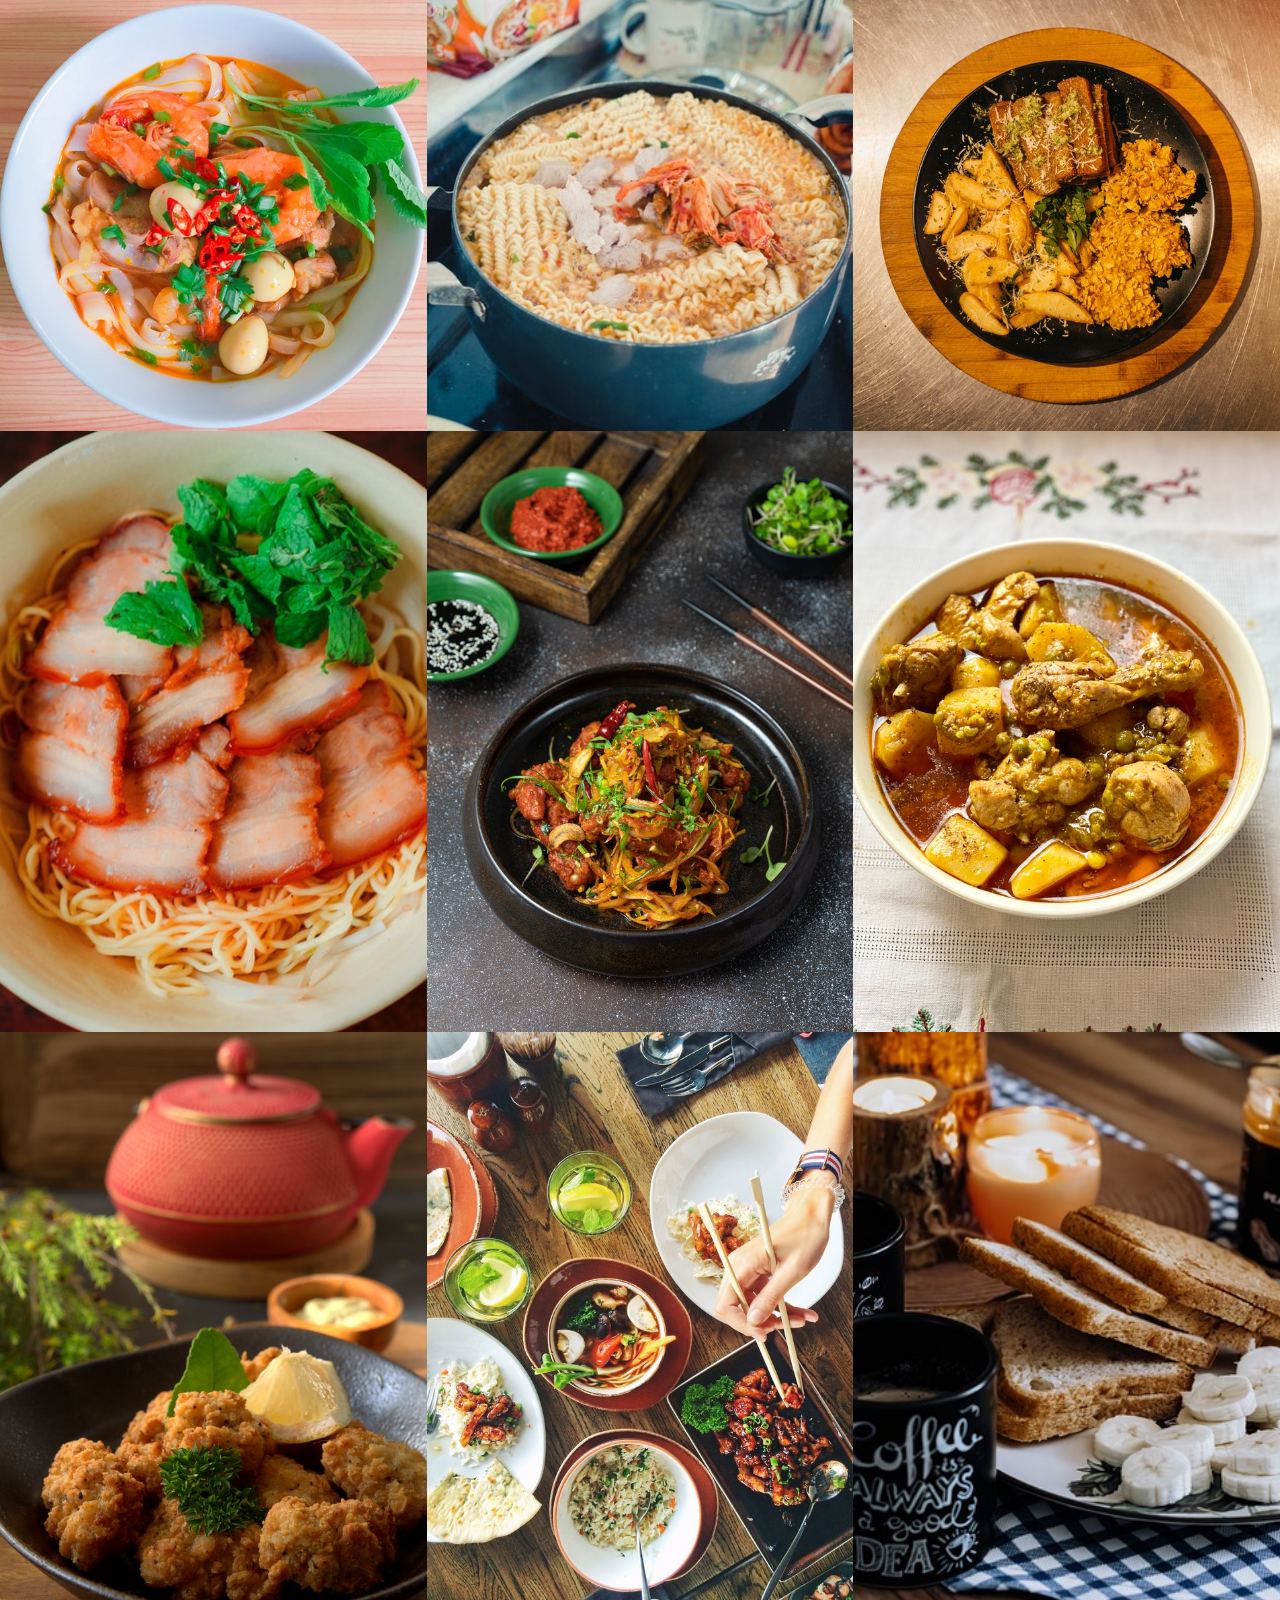
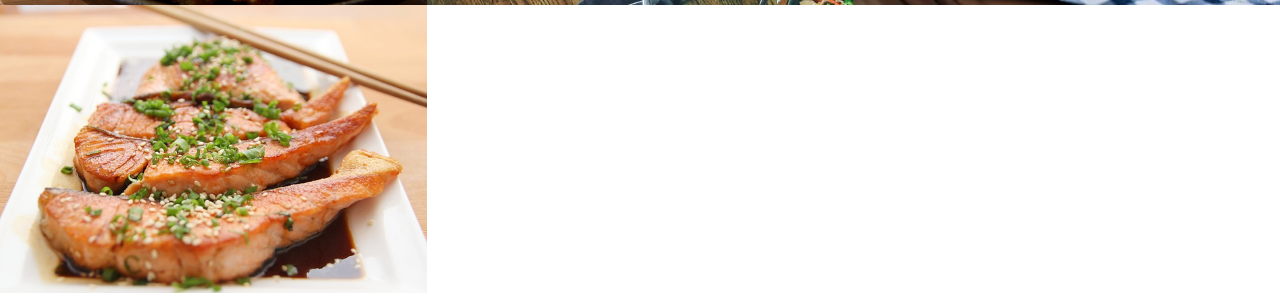
==== AS4/AS4 68049469.Html @ d8d754d2 "Add files via upload" ====
<!DOCTYPE html>
<html lang="en">
<head>
    <meta charset="UTF-8">
    <meta name="viewport" content="width=device-width, initial-scale=1.0">
    <link rel="stylesheet" href="AS4.css">
    <title>image Caroysel popup</title>
    </head>
<body>
    <section class="gallery">
        <div class="img-container">
            <img src="foods-images/small/s_1.jpg" alt="1">
        </div>
        <div class="img-container">
            <img src="foods-images/small/s_2.jpg" alt="2">
        </div>
        <div class="img-container">
            <img src="foods-images/small/s_3.jpg" alt="3">
        </div>
        <div class="img-container">
            <img src="foods-images/small/s_4.jpg" alt="4">
        </div>
        <div class="img-container">
            <img src="foods-images/small/s_5.jpg" alt="5">
        </div>
        <div class="img-container">
            <img src="foods-images/small/s_6.jpg" alt="6">
        </div>
        <div class="img-container">
            <img src="foods-images/small/s_7.jpg" alt="7">
        </div>
        <div class="img-container">
            <img src="foods-images/small/s_8.jpg" alt="8">
        </div>
        <div class="img-container">
            <img src="foods-images/small/s_9.jpg" alt="9">
        </div>
        <div class="img-container">
            <img src="foods-images/small/s_10.jpg" alt="10">
        </div>
    </section>
      <div class="modal">
        <img class="full-image">
      </div>
      <script src="L4app.js"></script>
</body>
---- AS4/AS4.css ----
*{
    box-sizing: border-box;
    padding: 0;
    margin: 0;
}
   
.gallery{
    display: grid;
    grid-template-columns: repeat(auto-fit,minmax(350px,1fr));
}

.img-container img{
    width: 100%;
    height: 100%;
    object-fit: cover;
    cursor: pointer;
}

.modal{
    background: rgba(0, 0, 0 , 0.5);
    position: fixed;
    left: 0;
    top: 0;
    width: 100%;
    height: 100%;
    pointer-events: none;
    opacity: 0;
    transition: all 0.3s ease-in-out;
}
.full-image{
    position: absolute;
    height: 85%;
    top: 50%;
    left: 50%;
    transform: translate(-50%,-50%);
    transition: all 0.3s ease-in-out;
}

.modal.open{
    opacity: 1;
    pointer-events: all;
}
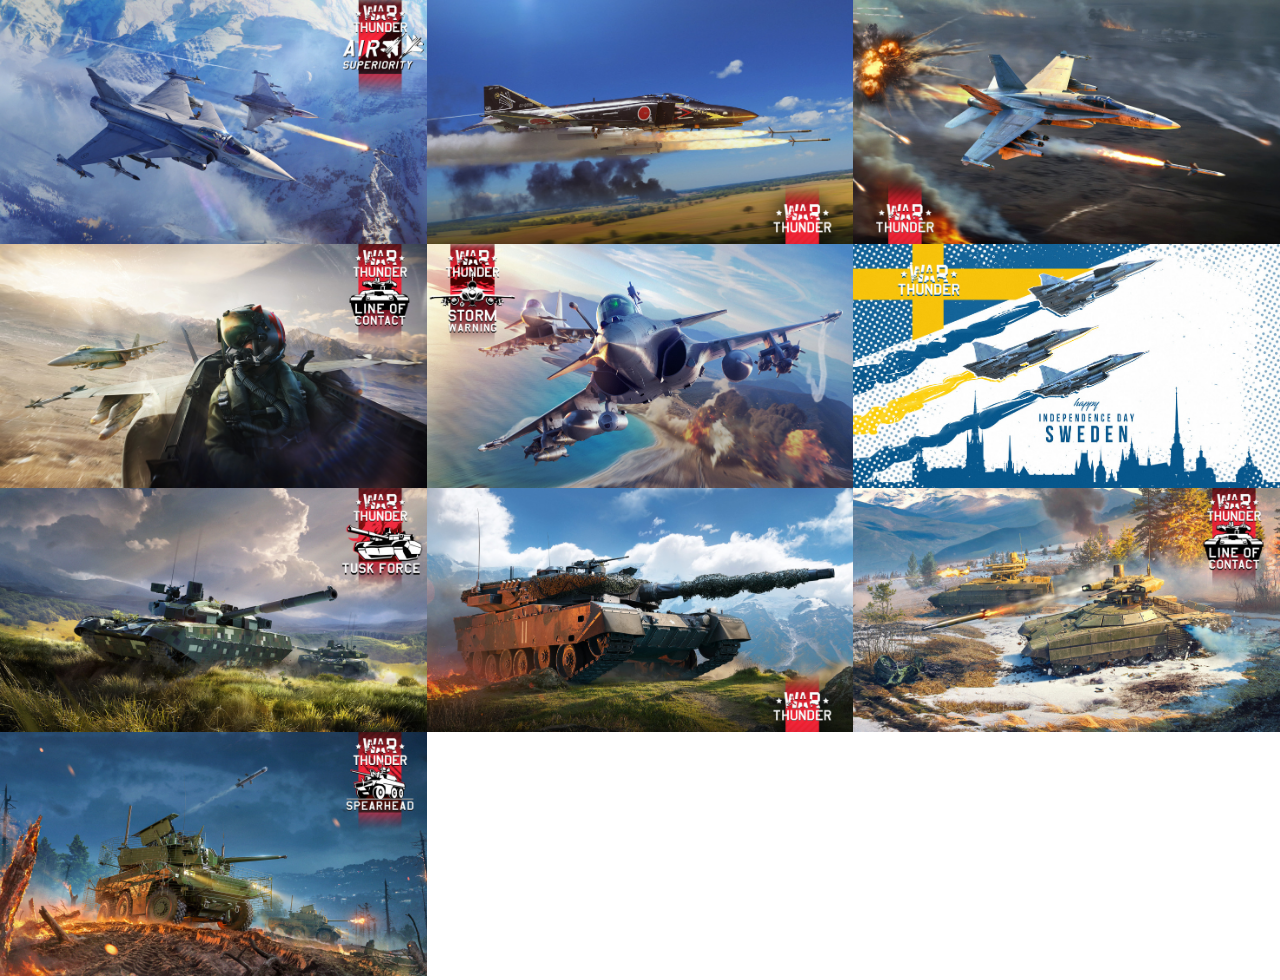
==== commit 6d8c4b3e: "Add files via upload" ====
--- a/AS4/AS4 68049469.Html
+++ b/AS4/AS4 68049469.Html
@@ -9,38 +9,38 @@
 <body>
     <section class="gallery">
         <div class="img-container">
-            <img src="foods-images/small/s_1.jpg" alt="1">
+            <img src="war-images/small/s1.jpg.jpg" data-full="war-images/full" alt="1">
         </div>
         <div class="img-container">
-            <img src="foods-images/small/s_2.jpg" alt="2">
+            <img src="war-images/small/s2.jpg.jpg" alt="2">
         </div>
         <div class="img-container">
-            <img src="foods-images/small/s_3.jpg" alt="3">
+            <img src="war-images/small/s3.jpg.jpg" alt="3">
         </div>
         <div class="img-container">
-            <img src="foods-images/small/s_4.jpg" alt="4">
+            <img src="war-images/small/s4.jpg.jpg" alt="4">
         </div>
         <div class="img-container">
-            <img src="foods-images/small/s_5.jpg" alt="5">
+            <img src="war-images/small/s5.jpg.jpg" alt="5">
         </div>
         <div class="img-container">
-            <img src="foods-images/small/s_6.jpg" alt="6">
+            <img src="war-images/small/s6.jpg.jpg" alt="6">
         </div>
         <div class="img-container">
-            <img src="foods-images/small/s_7.jpg" alt="7">
+            <img src="war-images/small/s7.jpg.jpg" alt="7">
         </div>
         <div class="img-container">
-            <img src="foods-images/small/s_8.jpg" alt="8">
+            <img src="war-images/small/s8.jpg.jpg" alt="8">
         </div>
         <div class="img-container">
-            <img src="foods-images/small/s_9.jpg" alt="9">
+            <img src="war-images/small/s9.jpg.jpg" alt="9">
         </div>
         <div class="img-container">
-            <img src="foods-images/small/s_10.jpg" alt="10">
+            <img src="war-images/small/s10.jpg.jpg" alt="10">
         </div>
     </section>
       <div class="modal">
-        <img class="full-image">
+        <img src="war-images/full/1.jpg.jpg" class="full-image">
       </div>
       <script src="L4app.js"></script>
 </body>
